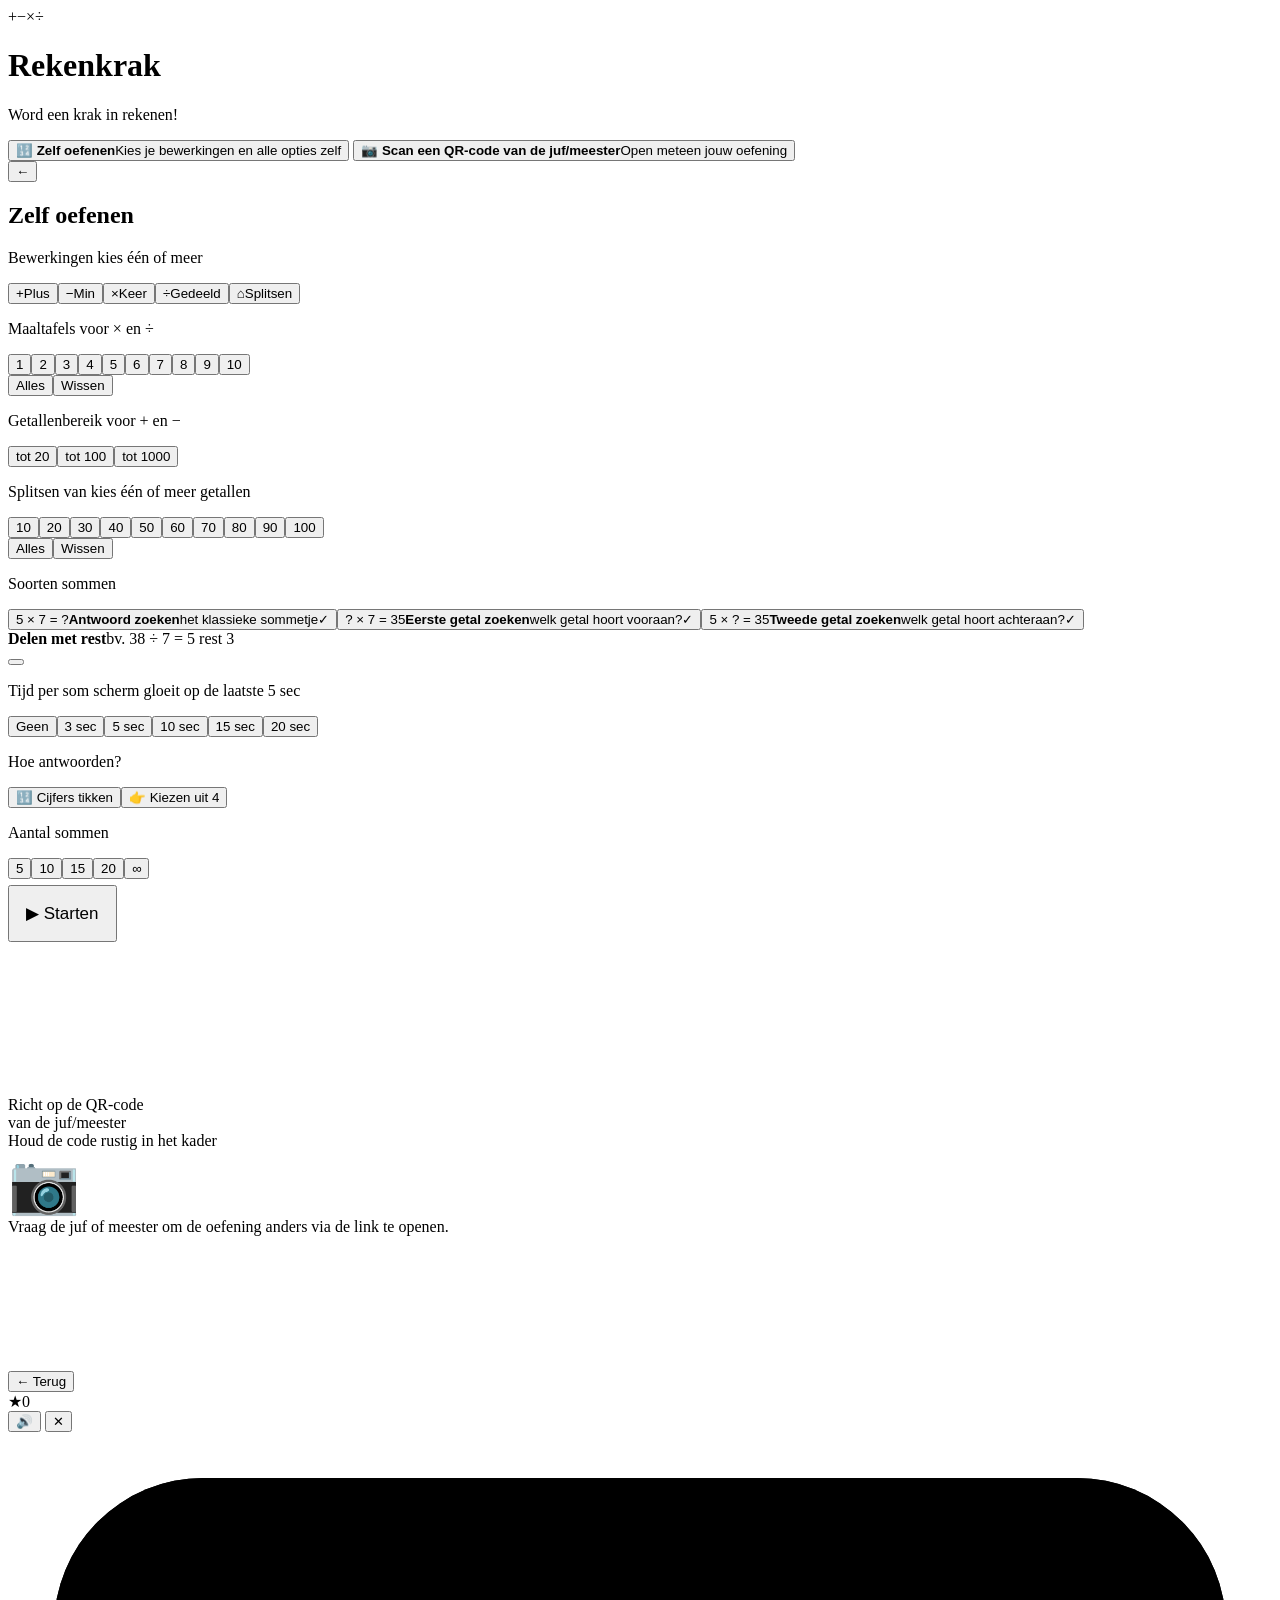
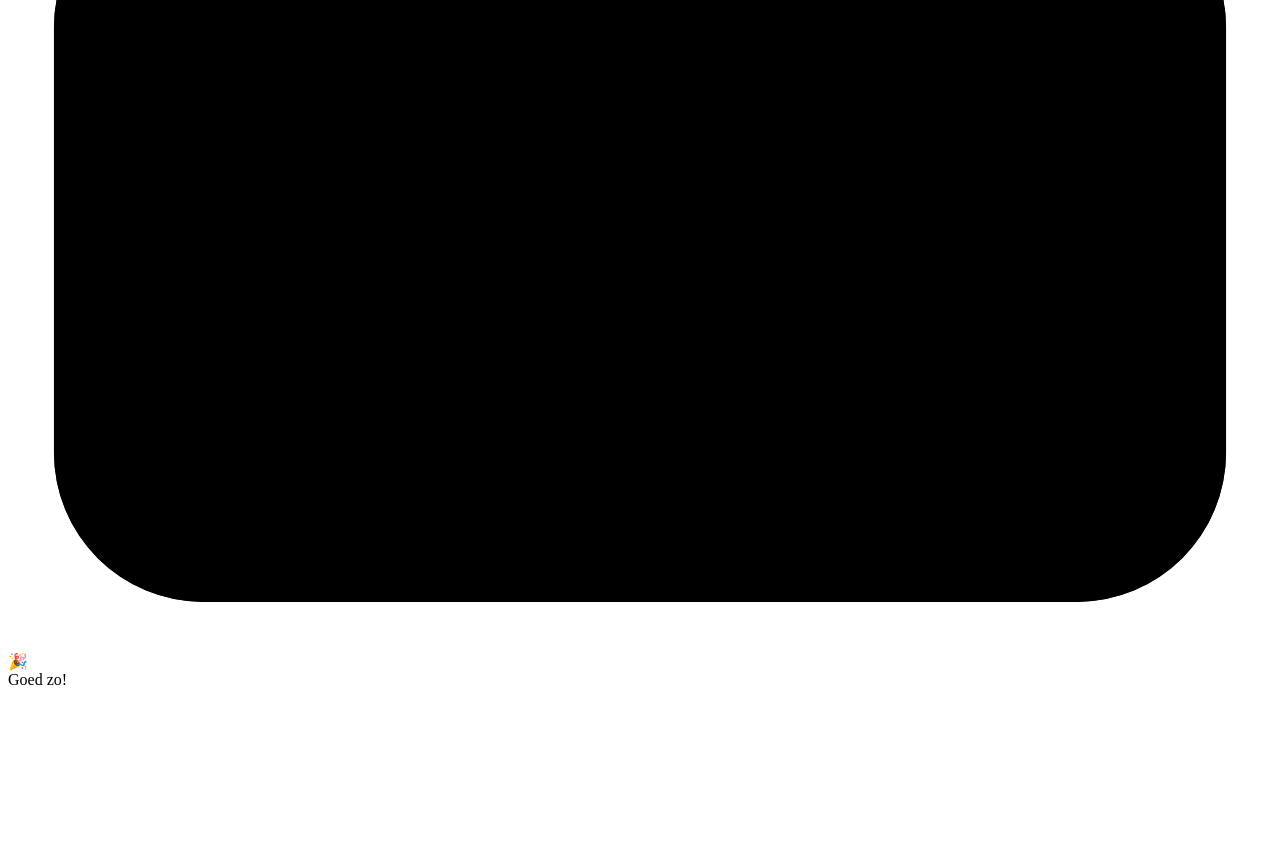
==== index.html @ 6b1ce495 "Add files via upload" ====
<!DOCTYPE html>
<html lang="nl">
<head>
<meta charset="utf-8">
<meta name="viewport" content="width=device-width, initial-scale=1, viewport-fit=cover, maximum-scale=1">
<title>Rekenkrak</title>
<link rel="stylesheet" href="rekenkrak.css">
<link rel="manifest" href="manifest.webmanifest">
<meta name="theme-color" content="#FFC233">
<meta name="apple-mobile-web-app-capable" content="yes">
<meta name="mobile-web-app-capable" content="yes">
<meta name="apple-mobile-web-app-status-bar-style" content="default">
<meta name="apple-mobile-web-app-title" content="Rekenkrak">
<link rel="apple-touch-icon" href="apple-touch-icon.png">
</head>
<body>

<!-- ===================== WELKOM ===================== -->
<main class="home" id="screenHome">
  <div class="home__logo" aria-hidden="true"><span>+</span><span>−</span><span>×</span><span>÷</span></div>
  <h1 class="home__title">Rekenkrak</h1>
  <p class="home__sub">Word een krak in rekenen!</p>
  <div class="home__cards">
    <button class="bigcard bigcard--self" id="goSelf" type="button">
      <span class="bigcard__ic" aria-hidden="true">🔢</span>
      <span class="bigcard__tx"><b>Zelf oefenen</b><span>Kies je bewerkingen en alle opties zelf</span></span>
    </button>
    <button class="bigcard bigcard--scan" id="goScan" type="button">
      <span class="bigcard__ic" aria-hidden="true">📷</span>
      <span class="bigcard__tx"><b>Scan een QR-code van de juf/meester</b><span>Open meteen jouw oefening</span></span>
    </button>
  </div>
</main>

<!-- ===================== SETUP (zelf oefenen) ===================== -->
<main class="setup hidden" id="screenSetup">
  <div class="setup__head">
    <button class="backbtn" id="setupBack" type="button" aria-label="Terug">←</button>
    <h2 class="setup__title">Zelf oefenen</h2>
  </div>
  <section class="panel">
    <div id="settingsHost"></div>
    <button class="btn btn--grass btn--block" id="startSelf" type="button" style="margin-top:6px;font-size:17px;padding:16px">▶ Starten</button>
  </section>
</main>

<!-- ===================== QR-SCANNER ===================== -->
<main class="scan hidden" id="screenScan">
  <video class="scan__video" id="scanVideo" playsinline muted></video>
  <div class="scan__overlay" id="scanOverlay">
    <div class="scan__msg">Richt op de QR-code<br>van de juf/meester</div>
    <div class="scan__frame"><div class="scan__corner2"></div></div>
    <div class="scan__hint" id="scanHint">Houd de code rustig in het kader</div>
  </div>
  <div class="scan__err hidden" id="scanErr">
    <div style="font-size:58px" aria-hidden="true">📷</div>
    <b id="scanErrMsg"></b>
    <span>Vraag de juf of meester om de oefening anders via de link te openen.</span>
  </div>
  <button class="scan__close" id="scanClose" type="button">← Terug</button>
  <canvas id="scanCanvas" class="hidden"></canvas>
</main>

<!-- ===================== SPELER ===================== -->
<main class="play hidden" id="screenPlay">
  <div class="play__top">
    <div class="stars"><span class="s" id="starIcon">★</span><span id="starCount">0</span></div>
    <div class="prog"><div class="prog__fill" id="progFill"></div></div>
    <button class="iconbtn" id="soundBtn" type="button" title="Geluid aan/uit" aria-label="Geluid aan of uit">🔊</button>
    <button class="iconbtn" id="quitBtn" type="button" title="Stoppen" aria-label="Stoppen">✕</button>
  </div>
  <div class="stage" id="stage">
    <div class="ring">
      <svg viewBox="0 0 220 142" aria-hidden="true">
        <rect class="ring__track" x="8" y="8" width="204" height="126" rx="26"></rect>
        <rect class="ring__bar" id="ringBar" x="8" y="8" width="204" height="126" rx="26"></rect>
      </svg>
      <div class="eq" id="eq"></div>
    </div>
    <div id="input"></div>
  </div>
</main>
<main class="play hidden" id="screenDone"><div class="results" id="resultsBox"></div></main>

<div class="splash" id="splash" aria-live="polite">
  <div class="splash__card">
    <div class="splash__emo" id="splashEmo">🎉</div>
    <div class="splash__txt" id="splashTxt">Goed zo!</div>
    <div class="splash__hint" id="splashHint"></div>
  </div>
</div>
<div id="glow"></div>
<canvas id="confetti"></canvas>

<script src="jsqr.js"></script>
<script src="engine.js"></script>
<script>
(function(){
"use strict";
var $=function(s){return document.querySelector(s);};
var SETUP = MK.defaults();

function hideAll(){ ["#screenHome","#screenSetup","#screenScan","#screenPlay","#screenDone"].forEach(function(id){ $(id).classList.add("hidden"); }); }
function showHome(){ hideAll(); document.body.style.background=""; $("#screenHome").classList.remove("hidden"); window.scrollTo(0,0); }
function goHome(){ stopScan(); if(location.hash){ history.replaceState(null,"",location.pathname+location.search); } showHome(); }
function showSetup(){ MK.resumeAudio(); hideAll(); $("#screenSetup").classList.remove("hidden"); window.scrollTo(0,0); }

MK.makeSettings($("#settingsHost"), SETUP, function(){});
MK.setOnExit(goHome);


/* Terugkeer-regels: bij "Zelf oefenen" kan het kind altijd terug naar het
   hoofdmenu; bij een oefening van de juf/meester (QR of link) pas als de
   oefening helemaal is afgerond. Uitzondering: bij een oneindige oefening
   (∞) blijft de knop zichtbaar, anders kan het kind nooit meer stoppen. */
function setQuit(visible){ $("#quitBtn").classList.toggle("hidden", !visible); }
$("#goSelf").onclick=showSetup;
$("#goScan").onclick=startScan;
$("#setupBack").onclick=showHome;
$("#startSelf").onclick=function(){ setQuit(true); MK.startGame(JSON.parse(JSON.stringify(SETUP))); };
$("#scanClose").onclick=goHome;
$("#soundBtn").onclick=function(){ MK.toggleSound(); };
$("#quitBtn").onclick=goHome;

/* ---------- QR-scanner ---------- */
var scanStream=null, scanRAF=null, scanVideo, scanCanvas, scanCtx;
function startScan(){
  MK.resumeAudio(); hideAll(); $("#screenScan").classList.remove("hidden");
  $("#scanErr").classList.add("hidden"); $("#scanOverlay").classList.remove("hidden");
  $("#scanHint").textContent="Houd de code rustig in het kader";
  scanVideo=$("#scanVideo"); scanCanvas=$("#scanCanvas"); scanCtx=scanCanvas.getContext("2d",{willReadFrequently:true});
  if(!navigator.mediaDevices || !navigator.mediaDevices.getUserMedia || !window.jsQR){ return scanError("Scannen werkt hier niet."); }
  navigator.mediaDevices.getUserMedia({video:{facingMode:{ideal:"environment"}},audio:false})
    .then(function(stream){ scanStream=stream; scanVideo.srcObject=stream; scanVideo.setAttribute("playsinline",""); return scanVideo.play(); })
    .then(function(){ scanRAF=requestAnimationFrame(scanLoop); })
    .catch(function(err){
      var msg=(err&&(err.name==="NotAllowedError"||err.name==="SecurityError"))? "Geef toestemming voor de camera om te kunnen scannen." : "De camera kon niet starten.";
      scanError(msg);
    });
}
function scanLoop(){
  if(!scanStream) return;
  if(scanVideo.readyState===scanVideo.HAVE_ENOUGH_DATA){
    var w=scanVideo.videoWidth, h=scanVideo.videoHeight;
    if(w&&h){
      scanCanvas.width=w; scanCanvas.height=h; scanCtx.drawImage(scanVideo,0,0,w,h);
      var img; try{ img=scanCtx.getImageData(0,0,w,h); }catch(e){ img=null; }
      if(img){
        var code=jsQR(img.data,w,h,{inversionAttempts:"dontInvert"});
        if(code && code.data){
          var cfg=MK.parseParams(code.data);
          if(cfg){ cfg.session="self"; if(navigator.vibrate) navigator.vibrate(60); stopScan(); setQuit(cfg.count===0); MK.startGame(cfg); return; }
          else { $("#scanHint").textContent="Dat is geen Rekenkrak-code 🤔"; }
        }
      }
    }
  }
  scanRAF=requestAnimationFrame(scanLoop);
}
function stopScan(){
  if(scanRAF){ cancelAnimationFrame(scanRAF); scanRAF=null; }
  if(scanStream){ scanStream.getTracks().forEach(function(t){t.stop();}); scanStream=null; }
  if(scanVideo){ scanVideo.srcObject=null; }
  $("#screenScan").classList.add("hidden");
}
function scanError(msg){ $("#scanErrMsg").textContent=msg; $("#scanOverlay").classList.add("hidden"); $("#scanErr").classList.remove("hidden"); }

/* ---------- service worker ---------- */
if("serviceWorker" in navigator){ window.addEventListener("load",function(){ navigator.serviceWorker.register("sw.js").catch(function(){}); }); }

/* ---------- opstarten ---------- */
var cfg=MK.parseParams(location.hash);
if(cfg){ cfg.session="self"; setQuit(cfg.count===0); MK.startGame(cfg); } else { showHome(); }
})();
</script>
</body>
</html>
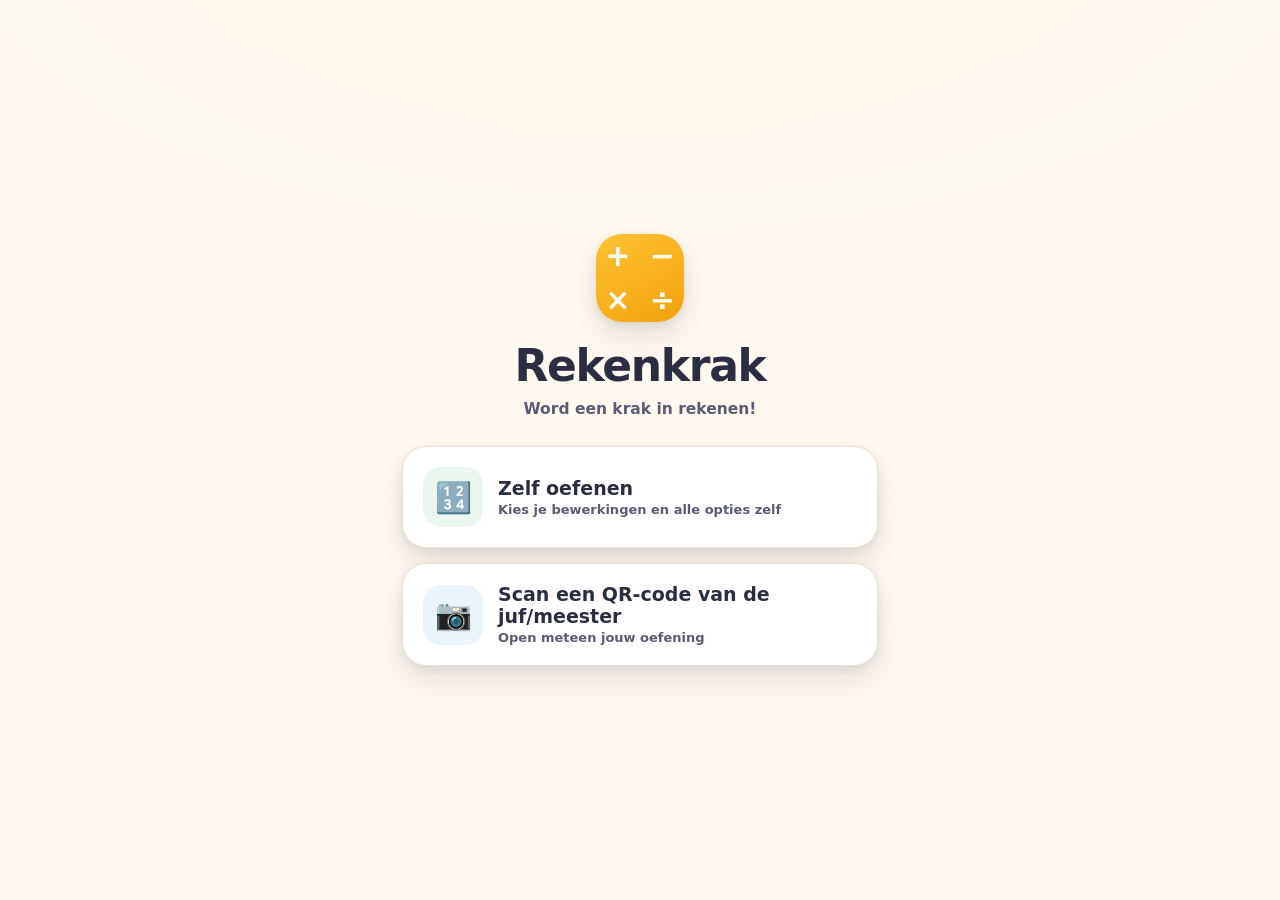
==== commit 7c28bf5d: "Add files via upload" ====
--- a/index.html
+++ b/index.html
@@ -6,6 +6,7 @@
 <title>Rekenkrak</title>
 <link rel="stylesheet" href="rekenkrak.css">
 <link rel="manifest" href="manifest.webmanifest">
+<meta name="color-scheme" content="only light">
 <meta name="theme-color" content="#FFC233">
 <meta name="apple-mobile-web-app-capable" content="yes">
 <meta name="mobile-web-app-capable" content="yes">
--- a/rekenkrak.css
+++ b/rekenkrak.css
@@ -0,0 +1,314 @@
+
+  :root{
+    --ink:#2B2D42;
+    --ink-soft:#5A5C73;
+    --paper:#FFF9F0;
+    --card:#FFFFFF;
+    --sun:#FFC233;
+    --sun-deep:#F2A20C;
+    --grass:#36A85B;
+    --grass-deep:#268043;
+    --berry:#E5566B;
+    --berry-deep:#C73B52;
+    --sky:#46B8E8;
+    --sky-deep:#2A93C2;
+    --plum:#7B5EA7;
+    --line:#EBE2D2;
+    --shadow:0 14px 30px rgba(43,45,66,.12), 0 3px 8px rgba(43,45,66,.08);
+    --shadow-sm:0 4px 12px rgba(43,45,66,.10);
+    --round:22px;
+    --font:ui-rounded,"SF Pro Rounded","Hiragino Maru Gothic ProN","Baloo 2",Nunito,"Segoe UI",Roboto,system-ui,-apple-system,sans-serif;
+  }
+  *{box-sizing:border-box}
+  html,body{margin:0;padding:0}
+  body{
+    font-family:var(--font);
+    color:var(--ink);
+    background:
+      radial-gradient(120% 80% at 50% -10%, #FFF7E6 0%, var(--paper) 55%) fixed;
+    min-height:100dvh;
+    -webkit-font-smoothing:antialiased;
+    text-rendering:optimizeLegibility;
+  }
+  button{font-family:inherit;cursor:pointer;border:none;background:none;color:inherit}
+  :focus-visible{outline:3px solid var(--sky);outline-offset:3px;border-radius:8px}
+  .hidden{display:none !important}
+
+  /* ===================== GENERATOR ===================== */
+  .gen{max-width:920px;margin:0 auto;padding:28px 18px 60px}
+  .gen__head{display:flex;align-items:center;gap:14px;margin:6px 2px 22px}
+  .logo{width:54px;height:54px;border-radius:16px;flex:none;
+    background:linear-gradient(150deg,var(--sun),var(--sun-deep));
+    box-shadow:var(--shadow-sm);position:relative}
+  .logo::before{content:"×";position:absolute;inset:0;display:grid;place-items:center;
+    font-size:30px;font-weight:800;color:#fff;transform:translateY(-1px)}
+  .gen__title{font-size:clamp(22px,4.4vw,30px);font-weight:800;letter-spacing:-.02em;line-height:1.05;margin:0}
+  .gen__sub{margin:3px 0 0;color:var(--ink-soft);font-size:14.5px;font-weight:600}
+
+  .layout{display:grid;grid-template-columns:1fr;gap:18px}
+  @media(min-width:760px){.layout{grid-template-columns:1.15fr .85fr;align-items:start}}
+
+  .panel{background:var(--card);border:1px solid var(--line);border-radius:var(--round);
+    box-shadow:var(--shadow);padding:18px 18px 20px}
+  .block{padding:14px 2px;border-top:1px dashed var(--line)}
+  .block:first-child{border-top:none;padding-top:4px}
+  .block__label{display:flex;align-items:baseline;gap:8px;margin:0 0 11px;font-weight:800;font-size:15.5px}
+  .block__hint{font-weight:600;color:var(--ink-soft);font-size:12.5px}
+
+  .chips{display:flex;flex-wrap:wrap;gap:9px}
+  .chip{padding:11px 0;min-width:50px;text-align:center;border-radius:14px;font-weight:800;font-size:16px;
+    background:#F6EFE2;color:var(--ink);border:2px solid transparent;transition:transform .08s, background .15s, color .15s, border-color .15s;flex:1 1 auto}
+  .chip:active{transform:scale(.94)}
+  .chip[aria-pressed="true"]{background:var(--sky);color:#fff;border-color:var(--sky-deep);box-shadow:var(--shadow-sm)}
+  .chip--wide{padding-left:16px;padding-right:16px;font-size:14px;flex:0 0 auto;min-width:auto}
+  .tinybtns{display:flex;gap:8px;margin-top:10px}
+  .tinybtn{padding:8px 14px;border-radius:11px;background:#F0E8D8;font-weight:700;font-size:13px;color:var(--ink-soft)}
+  .tinybtn:active{transform:scale(.95)}
+
+  .forms{display:grid;gap:10px}
+  .form-opt{display:flex;align-items:center;gap:13px;padding:12px 14px;border-radius:16px;
+    background:#F8F2E7;border:2px solid transparent;transition:background .15s,border-color .15s;text-align:left;width:100%}
+  .form-opt[aria-pressed="true"]{background:#EAF7EE;border-color:var(--grass)}
+  .form-opt__demo{flex:none;font-weight:800;font-size:18px;letter-spacing:.5px;
+    background:#fff;border:1.5px solid var(--line);border-radius:11px;padding:8px 12px;min-width:118px;text-align:center}
+  .form-opt[aria-pressed="true"] .form-opt__demo{border-color:var(--grass)}
+  .form-opt__txt{display:flex;flex-direction:column;gap:1px}
+  .form-opt__txt b{font-size:14.5px}
+  .form-opt__txt span{font-size:12.5px;color:var(--ink-soft);font-weight:600}
+  .form-opt__tick{margin-left:auto;width:24px;height:24px;border-radius:50%;flex:none;
+    border:2px solid var(--line);display:grid;place-items:center;color:#fff;font-size:14px;font-weight:900}
+  .form-opt[aria-pressed="true"] .form-opt__tick{background:var(--grass);border-color:var(--grass)}
+  .blank{color:var(--berry)}
+
+  /* ---- output / QR ---- */
+  .out{position:sticky;top:16px}
+  .qrcard{background:var(--card);border:1px solid var(--line);border-radius:var(--round);box-shadow:var(--shadow);
+    padding:20px;text-align:center}
+  .qrwrap{width:226px;height:226px;margin:4px auto 4px;border-radius:18px;background:#fff;
+    display:grid;place-items:center;padding:12px;border:1px solid var(--line)}
+  .qrwrap svg{width:100%;height:100%;display:block}
+  .qrcard__cap{font-weight:700;color:var(--ink-soft);font-size:13px;margin:8px 0 2px}
+  .summary{display:flex;flex-wrap:wrap;gap:6px;justify-content:center;margin:10px 0 4px}
+  .pill{background:#F2EADB;border-radius:999px;padding:5px 11px;font-size:12px;font-weight:700;color:var(--ink-soft)}
+  .linkrow{display:flex;gap:8px;margin-top:14px}
+  .linkrow input{flex:1;min-width:0;border:1.5px solid var(--line);border-radius:12px;padding:11px 12px;
+    font:inherit;font-size:12.5px;font-weight:600;color:var(--ink-soft);background:#FBF6EC}
+  .btn{border-radius:13px;font-weight:800;font-size:14.5px;padding:12px 16px;box-shadow:var(--shadow-sm);
+    transition:transform .08s,filter .15s}
+  .btn:active{transform:translateY(1px) scale(.99)}
+  .btn--sun{background:linear-gradient(160deg,var(--sun),var(--sun-deep));color:#3a2c00}
+  .btn--ghost{background:#F0E8D8;color:var(--ink)}
+  .btn--grass{background:linear-gradient(160deg,#41bd68,var(--grass-deep));color:#fff}
+  .btn--block{width:100%;margin-top:10px;display:flex;align-items:center;justify-content:center;gap:8px}
+  .note{font-size:11.5px;color:var(--ink-soft);font-weight:600;line-height:1.5;margin:14px 2px 0;text-align:left}
+  .note b{color:var(--ink)}
+  .copied{color:var(--grass-deep) !important;font-weight:800}
+
+  /* ===================== PLAYER ===================== */
+  .play{min-height:100dvh;display:flex;flex-direction:column;position:relative;z-index:1}
+  .play__top{display:flex;align-items:center;gap:12px;padding:16px 18px;max-width:680px;width:100%;margin:0 auto}
+  .stars{display:flex;align-items:center;gap:7px;font-weight:800;font-size:18px}
+  .stars .s{color:var(--sun);font-size:20px;filter:drop-shadow(0 2px 2px rgba(242,162,12,.35))}
+  .prog{flex:1;height:12px;border-radius:999px;background:#EFE6D6;overflow:hidden;box-shadow:inset 0 1px 3px rgba(0,0,0,.06)}
+  .prog__fill{height:100%;width:0;border-radius:999px;background:linear-gradient(90deg,var(--sky),var(--sky-deep));transition:width .35s ease}
+  .iconbtn{width:42px;height:42px;border-radius:13px;background:var(--card);box-shadow:var(--shadow-sm);
+    display:grid;place-items:center;font-size:19px;flex:none;border:1px solid var(--line)}
+  .iconbtn:active{transform:scale(.93)}
+
+  .stage{flex:1;display:flex;flex-direction:column;align-items:center;justify-content:center;
+    gap:26px;padding:8px 18px 22px;max-width:680px;width:100%;margin:0 auto}
+
+  .ring{position:relative;width:min(86vw,420px);aspect-ratio:1.55/1;display:grid;place-items:center}
+  .ring svg{position:absolute;inset:0;width:100%;height:100%}
+  .ring__track{fill:none;stroke:#EFE6D6;stroke-width:7}
+  .ring__bar{fill:none;stroke:var(--grass);stroke-width:7;stroke-linecap:round;transition:stroke .3s}
+
+  .eq{display:flex;align-items:center;justify-content:center;gap:10px;flex-wrap:wrap;padding:0 10px}
+  .tile{min-width:62px;height:74px;padding:0 6px;border-radius:18px;background:#fff;border:2px solid var(--line);
+    box-shadow:var(--shadow-sm);display:grid;place-items:center;font-size:38px;font-weight:800;letter-spacing:-.02em}
+  .tile.op{background:transparent;border:none;box-shadow:none;color:var(--ink-soft);min-width:auto;width:30px;font-size:32px}
+  .tile.blank{border:3px dashed var(--berry);background:#FFF1F3;color:var(--berry);min-width:74px}
+  .tile.blank.filled{border-style:solid;background:#fff;color:var(--ink)}
+  .tile.blank.cursor{animation:pulse 1.1s ease-in-out infinite}
+  @keyframes pulse{0%,100%{box-shadow:0 0 0 0 rgba(229,86,107,.0)}50%{box-shadow:0 0 0 7px rgba(229,86,107,.16)}}
+  .shake{animation:shake .42s}
+  @keyframes shake{10%,90%{transform:translateX(-2px)}20%,80%{transform:translateX(4px)}30%,50%,70%{transform:translateX(-7px)}40%,60%{transform:translateX(7px)}}
+
+  /* number pad */
+  .pad{display:grid;grid-template-columns:repeat(3,1fr);gap:11px;width:min(86vw,340px)}
+  .key{height:62px;border-radius:18px;background:#fff;border:1px solid var(--line);box-shadow:var(--shadow-sm);
+    font-size:27px;font-weight:800;color:var(--ink);transition:transform .07s,background .12s}
+  .key:active{transform:translateY(2px) scale(.97);background:#FBF4E7}
+  .key--act{background:linear-gradient(160deg,#41bd68,var(--grass-deep));color:#fff;border-color:var(--grass-deep)}
+  .key--del{background:#F4ECDC;font-size:22px}
+
+  /* multiple choice */
+  .choices{display:grid;grid-template-columns:repeat(2,1fr);gap:13px;width:min(86vw,360px)}
+  .choice{height:78px;border-radius:20px;background:#fff;border:2px solid var(--line);box-shadow:var(--shadow-sm);
+    font-size:32px;font-weight:800;transition:transform .07s}
+  .choice:active{transform:scale(.96)}
+  .choice.good{background:#EAF7EE;border-color:var(--grass);color:var(--grass-deep)}
+  .choice.bad{background:#FDEDEF;border-color:var(--berry);color:var(--berry-deep)}
+
+  /* feedback splash */
+  .splash{position:fixed;inset:0;z-index:40;display:grid;place-items:center;pointer-events:none;opacity:0;transition:opacity .2s}
+  .splash.show{opacity:1}
+  .splash__card{background:var(--card);border-radius:28px;box-shadow:var(--shadow);padding:26px 34px;text-align:center;
+    transform:scale(.8);transition:transform .25s cubic-bezier(.2,1.4,.4,1)}
+  .splash.show .splash__card{transform:scale(1)}
+  .splash__emo{font-size:64px;line-height:1}
+  .splash__txt{font-size:26px;font-weight:800;margin-top:6px}
+  .splash__hint{font-size:15px;font-weight:700;color:var(--ink-soft);margin-top:4px}
+
+  /* timer glow (last 5 sec): sunset -> dusk */
+  #glow{position:fixed;inset:0;z-index:30;pointer-events:none;opacity:0;
+    background:radial-gradient(120% 95% at 50% 118%, var(--glowc,#FFD27A) 0%, transparent 70%)}
+
+  /* results */
+  .results{flex:1;display:flex;flex-direction:column;align-items:center;justify-content:center;gap:18px;
+    text-align:center;padding:30px 22px;max-width:560px;margin:0 auto}
+  .medal{font-size:96px;line-height:1;filter:drop-shadow(0 8px 14px rgba(242,162,12,.3));animation:pop .5s cubic-bezier(.2,1.5,.4,1)}
+  @keyframes pop{from{transform:scale(.4);opacity:0}to{transform:scale(1);opacity:1}}
+  .results h2{font-size:30px;font-weight:800;margin:0;letter-spacing:-.02em}
+  .results .score{font-size:20px;font-weight:800;color:var(--grass-deep)}
+  .results p{margin:0;color:var(--ink-soft);font-weight:600;font-size:15px}
+  .results__btns{display:flex;gap:12px;flex-wrap:wrap;justify-content:center;margin-top:6px}
+  .breakdown{display:flex;gap:10px;flex-wrap:wrap;justify-content:center;margin-top:4px}
+  .bd{background:var(--card);border:1px solid var(--line);border-radius:14px;padding:10px 16px;box-shadow:var(--shadow-sm)}
+  .bd b{display:block;font-size:24px}
+  .bd span{font-size:12px;font-weight:700;color:var(--ink-soft)}
+
+  canvas#confetti{position:fixed;inset:0;z-index:35;pointer-events:none}
+
+  /* ----- klasmodus: samen oefenen ----- */
+  .classbar{display:flex;flex-direction:column;align-items:center;gap:16px;width:min(90vw,470px)}
+  .handprompt{display:flex;align-items:center;gap:10px;font-weight:800;font-size:18px;color:var(--plum);
+    background:#F3EEFA;border-radius:999px;padding:11px 22px;text-align:center}
+  .handprompt .wave{font-size:25px;display:inline-block;animation:wave 1.7s ease-in-out infinite;transform-origin:70% 80%}
+  @keyframes wave{0%,55%,100%{transform:rotate(0)}10%,30%{transform:rotate(16deg)}20%{transform:rotate(-9deg)}}
+  .classctrls{display:flex;gap:12px;width:100%}
+  .bigbtn{flex:1;border-radius:18px;font-weight:800;font-size:19px;padding:18px 16px;box-shadow:var(--shadow-sm);
+    display:flex;align-items:center;justify-content:center;gap:8px;transition:transform .08s,filter .15s}
+  .bigbtn:active{transform:translateY(2px) scale(.99)}
+  .bigbtn--rev{background:linear-gradient(160deg,var(--sun),var(--sun-deep));color:#3a2c00}
+  .bigbtn--next{background:linear-gradient(160deg,#41bd68,var(--grass-deep));color:#fff}
+  .bigbtn--prev{flex:0 0 auto;background:#F0E8D8;color:var(--ink-soft);font-size:20px;padding:18px 20px}
+  .somcount{font-weight:800;font-size:15px;color:var(--ink-soft)}
+  .tile.reveal{animation:revealpop .42s cubic-bezier(.2,1.5,.4,1)}
+  @keyframes revealpop{from{transform:scale(.5);opacity:.3}to{transform:scale(1);opacity:1}}
+
+  @media (prefers-reduced-motion: reduce){
+    *{animation-duration:.001ms !important;animation-iteration-count:1 !important;transition-duration:.06s !important}
+  }
+
+/* ---------- welkomscherm ---------- */
+.home{max-width:520px;margin:0 auto;min-height:100dvh;display:flex;flex-direction:column;align-items:center;
+  justify-content:center;gap:22px;padding:34px 22px;text-align:center}
+.home__logo{width:88px;height:88px;border-radius:26px;flex:none;
+  background:linear-gradient(150deg,var(--sun),var(--sun-deep));box-shadow:var(--shadow);position:relative}
+.home__logo::before{content:"×";position:absolute;inset:0;display:grid;place-items:center;font-size:52px;font-weight:800;color:#fff;transform:translateY(-2px)}
+.home__title{font-size:clamp(32px,9vw,44px);font-weight:800;letter-spacing:-.03em;margin:0;line-height:1}
+.home__sub{margin:-10px 0 6px;color:var(--ink-soft);font-weight:700;font-size:15.5px}
+.home__cards{display:flex;flex-direction:column;gap:15px;width:100%}
+.bigcard{display:flex;align-items:center;gap:15px;text-align:left;width:100%;padding:20px 20px;border-radius:24px;
+  background:var(--card);border:1px solid var(--line);box-shadow:var(--shadow);transition:transform .1s}
+.bigcard:active{transform:translateY(2px) scale(.99)}
+.bigcard__ic{width:60px;height:60px;border-radius:18px;flex:none;display:grid;place-items:center;font-size:30px}
+.bigcard--self .bigcard__ic{background:#EAF7EE}
+.bigcard--scan .bigcard__ic{background:#E9F4FB}
+.bigcard__tx b{display:block;font-size:19px;font-weight:800;line-height:1.15}
+.bigcard__tx span{display:block;font-size:13px;color:var(--ink-soft);font-weight:600;margin-top:2px}
+
+/* ---------- setup (zelf oefenen) ---------- */
+.setup{max-width:560px;margin:0 auto;padding:18px 18px 46px}
+.setup__head{display:flex;align-items:center;gap:12px;margin:4px 0 14px}
+.backbtn{width:46px;height:46px;border-radius:14px;background:var(--card);border:1px solid var(--line);
+  box-shadow:var(--shadow-sm);font-size:22px;display:grid;place-items:center;flex:none}
+.backbtn:active{transform:scale(.93)}
+.setup__title{font-size:23px;font-weight:800;margin:0;letter-spacing:-.02em}
+
+/* ---------- QR-scanner ---------- */
+.scan{position:fixed;inset:0;z-index:60;background:#10131A;overflow:hidden}
+.scan__video{position:absolute;inset:0;width:100%;height:100%;object-fit:cover}
+.scan__overlay{position:absolute;inset:0;display:flex;flex-direction:column;align-items:center;justify-content:center;
+  background:radial-gradient(closest-side at 50% 46%, transparent 38%, rgba(0,0,0,.6) 76%)}
+.scan__frame{width:min(70vw,268px);aspect-ratio:1;position:relative}
+.scan__frame::before,.scan__frame::after,.scan__corner2::before,.scan__corner2::after{
+  content:"";position:absolute;width:48px;height:48px;border:5px solid #fff}
+.scan__frame::before{top:0;left:0;border-right:none;border-bottom:none;border-top-left-radius:16px}
+.scan__frame::after{bottom:0;right:0;border-left:none;border-top:none;border-bottom-right-radius:16px}
+.scan__corner2{position:absolute;inset:0}
+.scan__corner2::before{top:0;right:0;border-left:none;border-bottom:none;border-top-right-radius:16px}
+.scan__corner2::after{bottom:0;left:0;border-right:none;border-top:none;border-bottom-left-radius:16px}
+.scan__msg{position:absolute;top:max(28px,env(safe-area-inset-top));left:0;right:0;text-align:center;color:#fff;
+  font-weight:800;font-size:19px;padding:0 26px;text-shadow:0 2px 10px rgba(0,0,0,.6)}
+.scan__hint{position:absolute;bottom:max(108px,calc(env(safe-area-inset-bottom) + 100px));left:0;right:0;text-align:center;
+  color:#fff;font-weight:700;font-size:14.5px;opacity:.92;padding:0 30px;text-shadow:0 2px 10px rgba(0,0,0,.7)}
+.scan__close{position:absolute;bottom:max(30px,calc(env(safe-area-inset-bottom) + 22px));left:50%;transform:translateX(-50%);
+  background:#fff;color:var(--ink);border-radius:16px;padding:14px 28px;font-weight:800;font-size:16px;box-shadow:var(--shadow)}
+.scan__close:active{transform:translateX(-50%) scale(.96)}
+.scan__err{position:absolute;inset:0;z-index:2;display:flex;flex-direction:column;align-items:center;justify-content:center;
+  gap:14px;padding:34px;text-align:center;color:#fff;background:#10131A}
+.scan__err b{font-size:20px;font-weight:800;max-width:90%}
+.scan__err span{font-size:14.5px;opacity:.85;max-width:85%}
+
+/* ====================== Wiskundekrak-uitbreidingen ====================== */
+/* logo met de vier bewerkingen */
+.logo, .home__logo{display:grid;grid-template-columns:1fr 1fr;place-items:center;line-height:1;gap:1px}
+.logo::before, .home__logo::before{content:none}
+.logo span{font-size:18px;font-weight:800;color:#fff}
+.home__logo span{font-size:30px;font-weight:800;color:#fff}
+
+/* bewerkingen-keuze */
+.ops{display:grid;grid-template-columns:repeat(2,1fr);gap:10px}
+@media(min-width:520px){.ops{grid-template-columns:repeat(4,1fr)}}
+.opbtn{display:flex;flex-direction:column;align-items:center;gap:3px;padding:13px 6px;border-radius:16px;
+  background:#F6EFE2;border:2px solid transparent;transition:transform .08s,background .15s,border-color .15s}
+.opbtn:active{transform:scale(.95)}
+.opbtn__s{font-size:27px;font-weight:800;line-height:1}
+.opbtn__l{font-size:12px;font-weight:700;color:var(--ink-soft)}
+.opbtn[aria-pressed="true"]{background:var(--sky);border-color:var(--sky-deep)}
+.opbtn[aria-pressed="true"] .opbtn__s,.opbtn[aria-pressed="true"] .opbtn__l{color:#fff}
+
+/* delen-met-rest schakelaar */
+.switchrow{display:flex;align-items:center;justify-content:space-between;gap:12px;background:#F8F2E7;border-radius:16px;padding:12px 16px}
+.switchrow b{font-size:14.5px;display:block}
+.switchrow span{font-size:12.5px;color:var(--ink-soft);font-weight:600;display:block}
+.switch{width:56px;height:32px;border-radius:999px;background:#D9CDB6;position:relative;flex:none;transition:background .18s;border:none}
+.switch::after{content:"";position:absolute;top:3px;left:3px;width:26px;height:26px;border-radius:50%;background:#fff;box-shadow:0 2px 4px rgba(0,0,0,.2);transition:left .18s}
+.switch[aria-pressed="true"]{background:var(--grass)}
+.switch[aria-pressed="true"]::after{left:27px}
+.chip[disabled]{opacity:.4;pointer-events:none}
+
+/* grotere getallen + rest-label in de som */
+.tile{min-width:58px;padding:0 9px}
+.eq.eq--big .tile{font-size:30px;min-width:50px}
+.rest-lbl{font-weight:800;color:var(--ink-soft);font-size:21px;padding:0 3px}
+
+/* ====================== Rekenkrak-uitbreidingen ====================== */
+/* splitshuisje */
+.eq--split{flex-direction:column;gap:0}
+.spl{display:flex;flex-direction:column;align-items:center;gap:2px}
+.spl__top{background:var(--sun);border-color:var(--sun-deep)}
+.spl__lines{width:130px;height:28px;flex:none}
+.spl__lines path{stroke:var(--ink-soft);stroke-width:7;fill:none;stroke-linecap:round}
+.spl__legs{display:flex;gap:30px}
+
+/* touch-whiteboard: grotere knoppen en cijfers op grote schermen (klasmodus) */
+@media (min-width:900px) and (min-height:600px){
+  .classbar .pad{max-width:430px;margin-left:auto;margin-right:auto}
+  .classbar .key{min-height:74px;font-size:30px;border-radius:20px}
+  .classbar .bigbtn{min-height:64px;font-size:20px}
+  .classbar .handprompt{font-size:22px}
+  .eq .tile{min-width:78px;height:84px;font-size:44px}
+  .eq .tile.op,.eq .rest-lbl{font-size:34px}
+  .eq--split .spl__lines{width:170px;height:36px}
+  .eq--split .spl__legs{gap:44px}
+}
+
+/* Altijd het ontworpen (lichte) kleurenschema — geen automatische donkere modus */
+:root{color-scheme:only light}
+
+/* nette melding in het QR-vak als er iets schort */
+.qrerr{font-size:13.5px;font-weight:600;color:var(--ink-soft);text-align:center;padding:18px 10px;line-height:1.45}
+.qrerr b{color:var(--berry)}
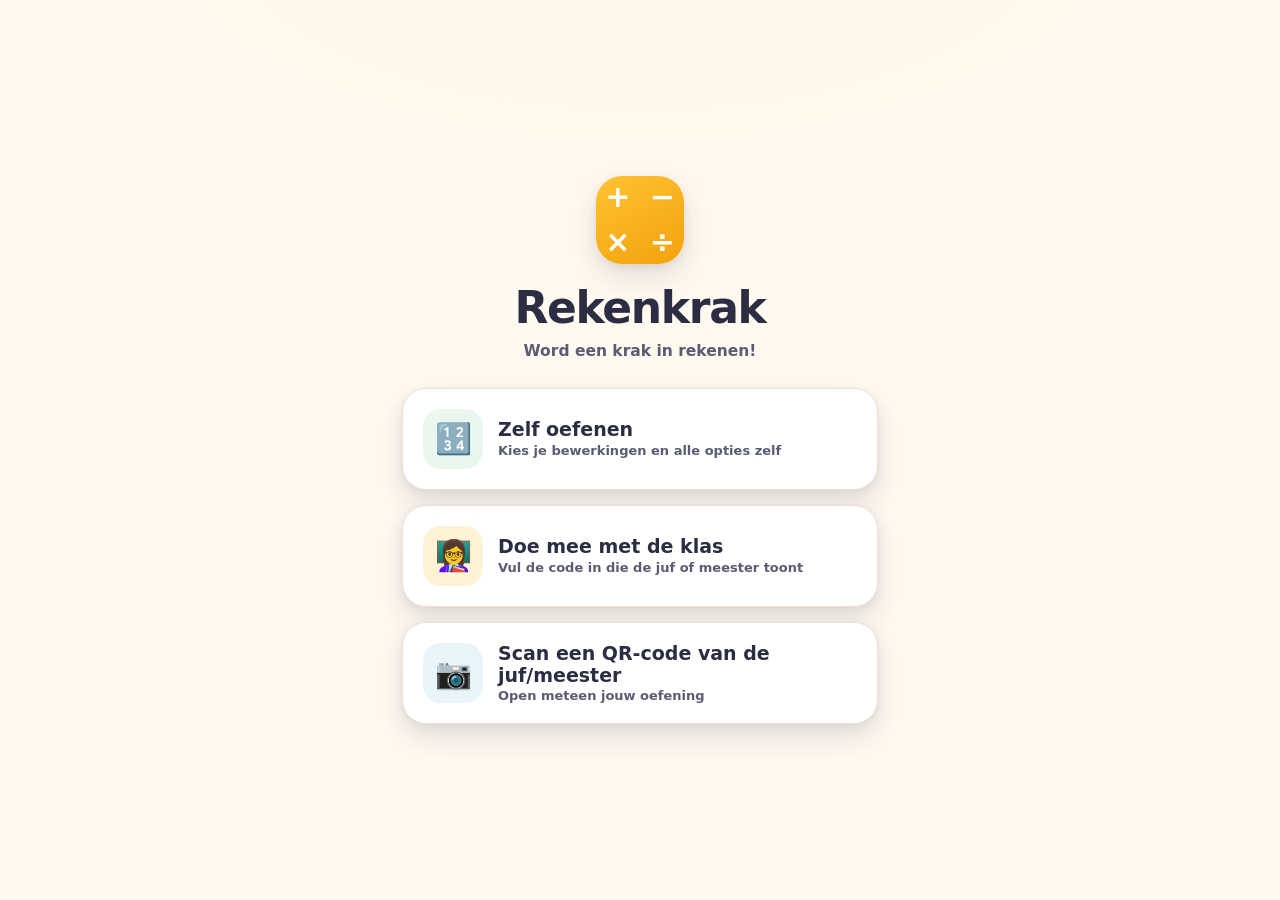
==== commit 43160ba1: "Add files via upload" ====
--- a/index.html
+++ b/index.html
@@ -13,6 +13,23 @@
 <meta name="apple-mobile-web-app-status-bar-style" content="default">
 <meta name="apple-mobile-web-app-title" content="Rekenkrak">
 <link rel="apple-touch-icon" href="apple-touch-icon.png">
+<style>
+/* Klassessie: naam vragen en wachten op de juf */
+.naaminput{ width:100%; font:inherit; font-size:20px; padding:14px 16px; margin:14px 0 6px;
+            border:2px solid rgba(0,0,0,.12); border-radius:14px; background:#fff; }
+.naaminput:focus{ outline:none; border-color:#2FA8C6; }
+.naamfout{ color:#B23A2A; font-weight:600; }
+.bigcard--code .bigcard__ic{ background:#FFF3D6; }
+.codeinput{ text-transform:uppercase; letter-spacing:.32em; text-align:center;
+            font-weight:800; font-size:30px; font-family:ui-monospace,Menlo,Consolas,monospace; }
+.wachtkamer{ min-height:100dvh; display:flex; flex-direction:column; align-items:center;
+             justify-content:center; text-align:center; padding:32px 24px; gap:6px; }
+.wachtkamer__emo{ font-size:64px; line-height:1; margin-bottom:6px; }
+.wachtkamer__titel{ font-size:26px; margin:0; }
+.wachtkamer__tekst{ font-size:17px; opacity:.75; margin:4px 0 22px; max-width:22em; }
+.sessiebalk{ position:fixed; left:0; right:0; top:0; padding:6px 12px; font-size:13px;
+             text-align:center; background:rgba(0,0,0,.06); z-index:5; }
+</style>
 </head>
 <body>
 
@@ -26,6 +43,10 @@
       <span class="bigcard__ic" aria-hidden="true">🔢</span>
       <span class="bigcard__tx"><b>Zelf oefenen</b><span>Kies je bewerkingen en alle opties zelf</span></span>
     </button>
+    <button class="bigcard bigcard--code" id="goCode" type="button">
+      <span class="bigcard__ic" aria-hidden="true">👩‍🏫</span>
+      <span class="bigcard__tx"><b>Doe mee met de klas</b><span>Vul de code in die de juf of meester toont</span></span>
+    </button>
     <button class="bigcard bigcard--scan" id="goScan" type="button">
       <span class="bigcard__ic" aria-hidden="true">📷</span>
       <span class="bigcard__tx"><b>Scan een QR-code van de juf/meester</b><span>Open meteen jouw oefening</span></span>
@@ -60,6 +81,34 @@
   </div>
   <button class="scan__close" id="scanClose" type="button">← Terug</button>
   <canvas id="scanCanvas" class="hidden"></canvas>
+</main>
+
+<!-- ============ KLASSESSIE: HOE HEET JE? ============ -->
+<main class="setup hidden" id="screenNaam">
+  <div class="setup__head">
+    <button class="backbtn" id="naamBack" type="button" aria-label="Terug">←</button>
+    <h2 class="setup__title">Doe mee met de klas</h2>
+  </div>
+  <section class="panel">
+    <div id="codeRij">
+      <p class="note">Vul de code in die je juf of meester toont.</p>
+      <input class="naaminput codeinput" id="codeInput" maxlength="4" autocomplete="off"
+             autocapitalize="characters" spellcheck="false" placeholder="ABCD" aria-label="Code van de klas">
+    </div>
+    <p class="note">Hoe heet je? Je voornaam volstaat — zo weet je juf of meester wie meedoet.</p>
+    <input class="naaminput" id="naamInput" maxlength="30" autocomplete="off"
+           autocapitalize="words" placeholder="Bijvoorbeeld: Lars" aria-label="Je voornaam">
+    <p class="note naamfout hidden" id="naamFout"></p>
+    <button class="btn btn--grass btn--block" id="naamOk" type="button" style="font-size:17px;padding:16px">Doe mee</button>
+  </section>
+</main>
+
+<!-- ============ KLASSESSIE: WACHTEN ============ -->
+<main class="wachtkamer hidden" id="screenWacht">
+  <div class="wachtkamer__emo" id="wachtEmo">⏳</div>
+  <h2 class="wachtkamer__titel" id="wachtTitel">Even wachten</h2>
+  <p class="wachtkamer__tekst" id="wachtTekst">De juf of meester zet de oefening klaar.</p>
+  <button class="btn btn--ghost" id="wachtWeg" type="button">Sessie verlaten</button>
 </main>
 
 <!-- ===================== SPELER ===================== -->
@@ -94,20 +143,29 @@
 <canvas id="confetti"></canvas>
 
 <script src="jsqr.js"></script>
+<script src="krak-config.js"></script>
+<script src="krak-sessie.js"></script>
 <script src="engine.js"></script>
 <script>
 (function(){
 "use strict";
 var $=function(s){return document.querySelector(s);};
 var SETUP = MK.defaults();
-
-function hideAll(){ ["#screenHome","#screenSetup","#screenScan","#screenPlay","#screenDone"].forEach(function(id){ $(id).classList.add("hidden"); }); }
+var K_AAN = (typeof KrakSessie!=="undefined" && KrakSessie.ingesteld());
+var sessieCode = K_AAN ? KrakSessie.codeUitHash() : null;
+var stopOpdracht = null;
+
+function hideAll(){ ["#screenHome","#screenSetup","#screenScan","#screenPlay","#screenDone","#screenNaam","#screenWacht"].forEach(function(id){ $(id).classList.add("hidden"); }); }
 function showHome(){ hideAll(); document.body.style.background=""; $("#screenHome").classList.remove("hidden"); window.scrollTo(0,0); }
 function goHome(){ stopScan(); if(location.hash){ history.replaceState(null,"",location.pathname+location.search); } showHome(); }
 function showSetup(){ MK.resumeAudio(); hideAll(); $("#screenSetup").classList.remove("hidden"); window.scrollTo(0,0); }
 
 MK.makeSettings($("#settingsHost"), SETUP, function(){});
-MK.setOnExit(goHome);
+MK.setOnExit(function(){
+  var d = sessieCode && KrakSessie.deelname(sessieCode);
+  if(d) toonWacht("Goed gedaan, "+d.voornaam+"!", "Wacht op de volgende oefening.", "🌟");
+  else goHome();
+});
 
 
 /* Terugkeer-regels: bij "Zelf oefenen" kan het kind altijd terug naar het
@@ -149,6 +207,8 @@
       if(img){
         var code=jsQR(img.data,w,h,{inversionAttempts:"dontInvert"});
         if(code && code.data){
+          var sc = (typeof KrakSessie!=="undefined") ? KrakSessie.codeUitHash(code.data) : null;
+          if(sc){ if(navigator.vibrate) navigator.vibrate(60); stopScan(); sessieCode=sc; startSessie(); return; }
           var cfg=MK.parseParams(code.data);
           if(cfg){ cfg.session="self"; if(navigator.vibrate) navigator.vibrate(60); stopScan(); setQuit(cfg.count===0); MK.startGame(cfg); return; }
           else { $("#scanHint").textContent="Dat is geen Rekenkrak-code 🤔"; }
@@ -169,9 +229,97 @@
 /* ---------- service worker ---------- */
 if("serviceWorker" in navigator){ window.addEventListener("load",function(){ navigator.serviceWorker.register("sw.js").catch(function(){}); }); }
 
+/* ---------- klassessie ----------
+   Zit er een sessiecode in de link (of in de gescande QR), dan bepaalt de
+   juf of meester wat er geoefend wordt. Het toestel vraagt elke twee
+   seconden of er een nieuwe oefening klaarstaat en schakelt dan mee over. */
+function toonNaam(fout){
+  hideAll(); $("#screenNaam").classList.remove("hidden");
+  var kenCode = !!sessieCode;
+  $("#codeRij").classList.toggle("hidden", kenCode);
+  var f=$("#naamFout");
+  if(fout){ f.textContent=fout; f.classList.remove("hidden"); } else f.classList.add("hidden");
+  window.scrollTo(0,0);
+  setTimeout(function(){
+    try{ (kenCode? $("#naamInput") : $("#codeInput")).focus(); }catch(e){}
+  }, 60);
+}
+function toonWacht(titel, tekst, emo){
+  hideAll(); $("#screenWacht").classList.remove("hidden");
+  $("#wachtEmo").textContent = emo || "⏳";
+  $("#wachtTitel").textContent = titel;
+  $("#wachtTekst").textContent = tekst || "";
+  window.scrollTo(0,0);
+}
+function startSessie(){
+  if(!sessieCode) return showHome();
+  if(KrakSessie.deelname(sessieCode)) volgSessie(); else toonNaam("");
+}
+function volgSessie(){
+  var d = KrakSessie.deelname(sessieCode);
+  if(!d) return toonNaam("");
+  function wachten(){ toonWacht("Hallo "+d.voornaam+"!", "Wacht even — de juf of meester zet de oefening klaar."); }
+  wachten();
+  if(stopOpdracht) stopOpdracht();
+  stopOpdracht = KrakSessie.volgOpdracht(function(st){
+    if(!st.gevonden){ MK.setSessieRonde(0); return toonWacht("Deze code werkt niet meer", "Vraag je juf of meester om een nieuwe.", "🤔"); }
+    if(!st.actief){  MK.setSessieRonde(0); return toonWacht("Tot de volgende keer!", "De juf of meester heeft de oefeningen afgesloten.", "👋"); }
+    if(!st.nummer){  MK.setSessieRonde(0); return wachten(); }
+    var cfg = MK.parseParams(st.config);
+    if(!cfg){ return toonWacht("Hmm", "Deze oefening kan ik niet openen.", "🤔"); }
+    KrakSessie.spoel();               /* stand van de vorige oefening nog wegschrijven */
+    cfg.session = "self";
+    MK.setSessieRonde(st.nummer);
+    hideAll(); setQuit(false);
+    MK.startGame(cfg);
+  }, 2000);
+}
+$("#naamOk").onclick=function(){
+  if(!sessieCode){
+    var ingetikt=($("#codeInput").value||"").trim().toUpperCase();
+    if(!/^[A-Z0-9]{4}$/.test(ingetikt)) return toonNaam("De code bestaat uit vier tekens, bijvoorbeeld ABCD.");
+    sessieCode=ingetikt;
+  }
+  var naam=($("#naamInput").value||"").trim();
+  if(!naam) return toonNaam("Vul ook je voornaam in.");
+  var knop=this; knop.disabled=true;
+  KrakSessie.join(sessieCode, naam)
+    .then(function(){
+      /* code in de adresbalk: dan blijft het kind in de sessie na een verversing */
+      try{ if(!KrakSessie.codeUitHash()) location.hash="ls="+sessieCode; }catch(e){}
+      volgSessie();
+    })
+    .catch(function(f){
+      var uitLink = !!KrakSessie.codeUitHash();
+      if(f.message==="sessie_niet_gevonden" && !uitLink) sessieCode=null;  /* code opnieuw laten intikken */
+      toonNaam(f.message==="sessie_niet_gevonden" ? "Die code kennen we niet (meer). Kijk nog eens goed."
+             : f.message==="ongeldige_voornaam"   ? "Vul ook je voornaam in."
+             : "Meedoen lukte niet. Probeer het nog eens.");
+    })
+    .then(function(){ knop.disabled=false; });
+};
+$("#naamInput").addEventListener("keydown", function(e){ if(e.key==="Enter") $("#naamOk").click(); });
+$("#codeInput").addEventListener("keydown", function(e){ if(e.key==="Enter") $("#naamInput").focus(); });
+$("#naamBack").onclick=function(){ if(!KrakSessie.codeUitHash()) sessieCode=null; goHome(); };
+$("#goCode").onclick=function(){
+  if(!K_AAN){ return alert("Live sessies zijn hier nog niet ingesteld."); }
+  MK.resumeAudio(); sessieCode=null; $("#codeInput").value=""; $("#naamInput").value=""; toonNaam("");
+};
+$("#wachtWeg").onclick=function(){
+  if(stopOpdracht){ stopOpdracht(); stopOpdracht=null; }
+  KrakSessie.verlaat(sessieCode);
+  MK.setSessieRonde(0);
+  sessieCode=null;
+  goHome();
+};
+
 /* ---------- opstarten ---------- */
-var cfg=MK.parseParams(location.hash);
-if(cfg){ cfg.session="self"; setQuit(cfg.count===0); MK.startGame(cfg); } else { showHome(); }
+if(!K_AAN) $("#goCode").classList.add("hidden");
+if(sessieCode){ startSessie(); }
+else {
+  var cfg=MK.parseParams(location.hash);
+  if(cfg){ cfg.session="self"; setQuit(cfg.count===0); MK.startGame(cfg); } else { showHome(); }
+}
 })();
 </script>
 </body>
--- a/rekenkrak.css
+++ b/rekenkrak.css
@@ -1,4 +1,3 @@
-
   :root{
     --ink:#2B2D42;
     --ink-soft:#5A5C73;
@@ -119,7 +118,7 @@
     gap:26px;padding:8px 18px 22px;max-width:680px;width:100%;margin:0 auto}
 
   .ring{position:relative;width:min(86vw,420px);aspect-ratio:1.55/1;display:grid;place-items:center}
-  .ring svg{position:absolute;inset:0;width:100%;height:100%}
+  .ring > svg{position:absolute;inset:0;width:100%;height:100%}
   .ring__track{fill:none;stroke:#EFE6D6;stroke-width:7}
   .ring__bar{fill:none;stroke:var(--grass);stroke-width:7;stroke-linecap:round;transition:stroke .3s}
 
@@ -290,7 +289,7 @@
 .eq--split{flex-direction:column;gap:0}
 .spl{display:flex;flex-direction:column;align-items:center;gap:2px}
 .spl__top{background:var(--sun);border-color:var(--sun-deep)}
-.spl__lines{width:130px;height:28px;flex:none}
+.spl__lines{position:static !important;width:130px !important;height:28px !important;flex:none}
 .spl__lines path{stroke:var(--ink-soft);stroke-width:7;fill:none;stroke-linecap:round}
 .spl__legs{display:flex;gap:30px}
 
@@ -302,7 +301,7 @@
   .classbar .handprompt{font-size:22px}
   .eq .tile{min-width:78px;height:84px;font-size:44px}
   .eq .tile.op,.eq .rest-lbl{font-size:34px}
-  .eq--split .spl__lines{width:170px;height:36px}
+  .eq--split .spl__lines{width:170px !important;height:36px !important}
   .eq--split .spl__legs{gap:44px}
 }
 
@@ -312,3 +311,87 @@
 /* nette melding in het QR-vak als er iets schort */
 .qrerr{font-size:13.5px;font-weight:600;color:var(--ink-soft);text-align:center;padding:18px 10px;line-height:1.45}
 .qrerr b{color:var(--berry)}
+
+/* ============ Leerkrachtpagina: leesbaar op een computerscherm ============
+   Deze pagina wordt bijna altijd op een laptop/pc bekeken, vaak met de
+   automatische donkere modus van de browser aan. Daarom krijgt de kop een
+   eigen donkere balk met witte tekst: die blijft in élke modus leesbaar. */
+.gen{max-width:1040px;padding-top:22px}
+.gen__head{background:#242640;border-radius:20px;padding:20px 24px;margin:0 0 22px;
+  box-shadow:0 10px 24px rgba(36,38,64,.22);gap:17px}
+.gen__head .logo{width:62px;height:62px;border-radius:18px;
+  box-shadow:0 4px 12px rgba(0,0,0,.28)}
+.gen__head .logo span{font-size:21px}
+.gen__title{color:#fff;font-size:clamp(26px,3.2vw,34px);text-shadow:0 1px 2px rgba(0,0,0,.3)}
+.gen__sub{color:#D6D3E4;font-size:15.5px;font-weight:600;margin-top:5px}
+
+/* iets meer contrast in de panelen ernaast */
+.gen .block__label{font-size:16px}
+.gen .block__hint{color:#54566B}
+.gen .note{font-size:12.5px;color:#4A4C63}
+.gen .qrcard__cap{color:#4A4C63;font-size:13.5px}
+.gen .pill{background:#EDE4D2;color:#3E4055}
+
+/* overzicht van de reeks op het eindscherm */
+.results{justify-content:flex-start;padding-top:44px}
+.review{width:100%;max-width:520px;text-align:left;margin-top:10px}
+.review h3{display:flex;align-items:baseline;justify-content:space-between;gap:10px;
+  font-size:17px;font-weight:800;margin:0 0 10px;letter-spacing:-.01em}
+.review__count{font-size:12.5px;font-weight:700;color:var(--ink-soft);background:#F2EADB;
+  border-radius:999px;padding:4px 11px}
+.review__row{display:flex;align-items:center;gap:11px;background:var(--card);border:1px solid var(--line);
+  border-radius:15px;padding:10px 14px;margin-bottom:8px;box-shadow:var(--shadow-sm)}
+.review__row--bad{background:#FFF6F7;border-color:#F3C2CB}
+.review__ic{width:26px;height:26px;border-radius:50%;flex:none;display:grid;place-items:center;
+  font-size:14px;font-weight:900;color:#fff}
+.review__ic--good{background:var(--grass)}
+.review__ic--bad{background:var(--berry)}
+.review__tx{flex:1;min-width:0}
+.review__tx b{display:block;font-size:15.5px;font-weight:800;overflow-wrap:anywhere}
+.review__given{display:block;font-size:12.5px;font-weight:700;color:var(--berry-deep);margin-top:2px}
+
+/* ====================== Domeinen en nieuwe opgaven ====================== */
+/* keuze van het onderdeel: vijf duidelijke kaarten */
+.doms{display:grid;grid-template-columns:1fr;gap:9px}
+@media(min-width:520px){.doms{grid-template-columns:repeat(2,1fr)}}
+.dombtn{display:grid;grid-template-columns:auto 1fr;grid-template-rows:auto auto;gap:1px 12px;
+  align-items:center;text-align:left;padding:12px 14px;border-radius:16px;background:#F6EFE2;
+  border:2px solid transparent;transition:transform .08s,background .15s,border-color .15s}
+.dombtn:active{transform:scale(.98)}
+.dombtn__s{grid-row:1/3;font-size:22px;font-weight:800;width:46px;text-align:center;line-height:1.1}
+.dombtn__l{font-size:15px;font-weight:800;line-height:1.15}
+.dombtn__sub{font-size:12px;font-weight:600;color:var(--ink-soft);line-height:1.3}
+.dombtn[aria-pressed="true"]{background:var(--sky);border-color:var(--sky-deep)}
+.dombtn[aria-pressed="true"] .dombtn__s,.dombtn[aria-pressed="true"] .dombtn__l{color:#fff}
+.dombtn[aria-pressed="true"] .dombtn__sub{color:#E8F5FC}
+.leegmelding{font-size:13px;font-weight:600;color:var(--ink-soft);background:#F8F2E7;
+  border-radius:14px;padding:14px 16px;margin:0;line-height:1.5}
+
+/* opgave in woorden (getallenkennis, breuken, meten, meetkunde) */
+.eq--vraag{flex-direction:column;gap:14px}
+.vraag__tag{background:#F2EADB;border-radius:999px;padding:5px 15px;font-size:12.5px;
+  font-weight:800;color:var(--ink-soft)}
+.vraag{margin:0;font-size:clamp(20px,4.6vw,28px);font-weight:800;line-height:1.45;
+  text-align:center;max-width:min(92vw,560px);letter-spacing:-.01em}
+.vraag__gap{display:inline-grid;place-items:center;min-width:52px;padding:0 8px;
+  border-bottom:4px dashed var(--berry);color:var(--berry)}
+.antwoordrij{display:flex;align-items:center;justify-content:center;gap:10px}
+.eenheid{font-size:22px;font-weight:800;color:var(--ink-soft)}
+
+/* tekeningen bij meten en meetkunde */
+.figwrap{display:grid;place-items:center}
+.fig{width:min(62vw,240px);height:auto}
+.fig__shape{fill:#E9F4FB;stroke:var(--sky-deep);stroke-width:3;stroke-linejoin:round}
+.fig__help{stroke:var(--ink-soft);stroke-width:2;stroke-dasharray:5 4}
+.fig__ray{stroke:var(--ink);stroke-width:4;stroke-linecap:round}
+.fig__arc{stroke:var(--berry);stroke-width:3}
+.fig__lbl{fill:var(--ink);font-family:var(--font);font-size:14px;font-weight:800;text-anchor:middle}
+
+/* keuzeknoppen met woorden */
+.choices--tekst{grid-template-columns:1fr;width:min(88vw,420px)}
+.choice--tekst{height:auto;min-height:62px;font-size:21px;padding:12px 16px;line-height:1.3}
+@media(min-width:520px){
+  .choices--tekst{grid-template-columns:repeat(2,1fr)}
+}
+.classbar .vraag{font-size:30px}
+.classbar .choice--tekst{font-size:26px;min-height:76px}
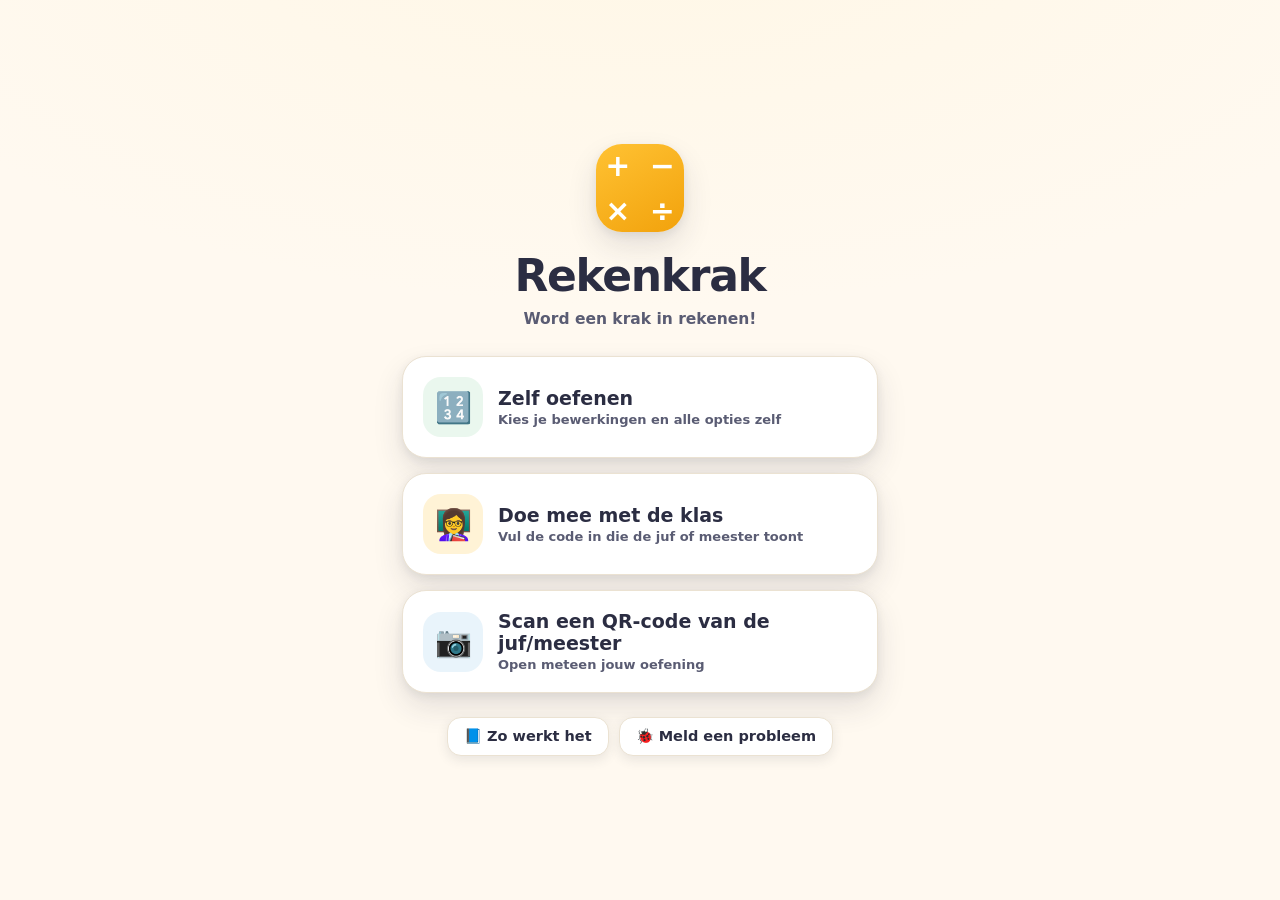
==== commit 2b76eb87: "Update meldingen en rekenkrak fix" ====
--- a/index.html
+++ b/index.html
@@ -52,6 +52,10 @@
       <span class="bigcard__tx"><b>Scan een QR-code van de juf/meester</b><span>Open meteen jouw oefening</span></span>
     </button>
   </div>
+  <div class="home__hulp">
+    <a class="hulpknop" href="handleiding.html">📘 Zo werkt het</a>
+    <button class="hulpknop" type="button" data-krak-melding>🐞 Meld een probleem</button>
+  </div>
 </main>
 
 <!-- ===================== SETUP (zelf oefenen) ===================== -->
@@ -145,6 +149,7 @@
 <script src="jsqr.js"></script>
 <script src="krak-config.js"></script>
 <script src="krak-sessie.js"></script>
+<script src="krak-melding.js"></script>
 <script src="engine.js"></script>
 <script>
 (function(){
--- a/rekenkrak.css
+++ b/rekenkrak.css
@@ -395,3 +395,40 @@
 }
 .classbar .vraag{font-size:30px}
 .classbar .choice--tekst{font-size:26px;min-height:76px}
+
+
+/* ====== Speelscherm past altijd binnen het scherm (digibord) ======
+   Een digibord is vaak breed maar niet hoog (bv. 1366x768). De onderste rij
+   van het cijferklavier - met de 0 - viel daardoor half onder de schermrand,
+   zeker bij splitsingen, want die opgave is hoger dan een gewone som.
+   Alles schaalt nu mee met de beschikbare hoogte: er valt niets meer weg en
+   er hoeft nooit gescrold te worden. */
+.play{height:100dvh;min-height:100dvh;overflow:hidden}
+.stage{min-height:0;flex:1 1 auto;gap:clamp(10px,2.2dvh,26px);padding:8px 18px clamp(8px,2dvh,22px)}
+.ring{flex:0 1 auto;max-height:min(271px,30dvh)}
+.tile{height:clamp(52px,9dvh,74px)}
+.pad{gap:clamp(6px,1.1dvh,11px)}
+.key{height:clamp(42px,6.6dvh,62px)}
+.choice{height:clamp(52px,8dvh,78px)}
+.classbar{gap:clamp(8px,1.6dvh,16px)}
+.handprompt{padding:clamp(6px,1.1dvh,11px) 22px}
+.bigbtn{padding:clamp(10px,1.9dvh,18px) 16px}
+.eq--split .spl__lines{height:clamp(20px,3.2dvh,28px) !important}
+
+@media (min-width:900px) and (min-height:600px){
+  .classbar .key{min-height:clamp(46px,7.2dvh,74px)}
+  .classbar .bigbtn{min-height:clamp(46px,7dvh,64px)}
+  .eq .tile{height:clamp(56px,9.6dvh,84px)}
+  .eq--split .spl__lines{height:clamp(24px,3.6dvh,36px) !important}
+}
+
+/* ====== Hulp onderaan het startscherm en op de leerkrachtpagina ====== */
+.home__hulp{display:flex;flex-wrap:wrap;gap:10px;justify-content:center;margin-top:2px}
+.hulpknop{display:inline-flex;align-items:center;gap:8px;padding:11px 16px;border-radius:14px;
+  background:var(--card);border:1px solid var(--line);box-shadow:var(--shadow-sm);
+  font-weight:800;font-size:14.5px;color:inherit;text-decoration:none;line-height:1}
+.hulpknop:active{transform:translateY(1px)}
+.gen__hulp{display:flex;flex-wrap:wrap;gap:10px;margin-left:auto}
+@media(max-width:620px){.gen__hulp{margin:10px 0 0;width:100%}}
+.gen__hulp .hulpknop{background:rgba(255,255,255,.12);border-color:rgba(255,255,255,.25);color:#fff;
+  box-shadow:none}
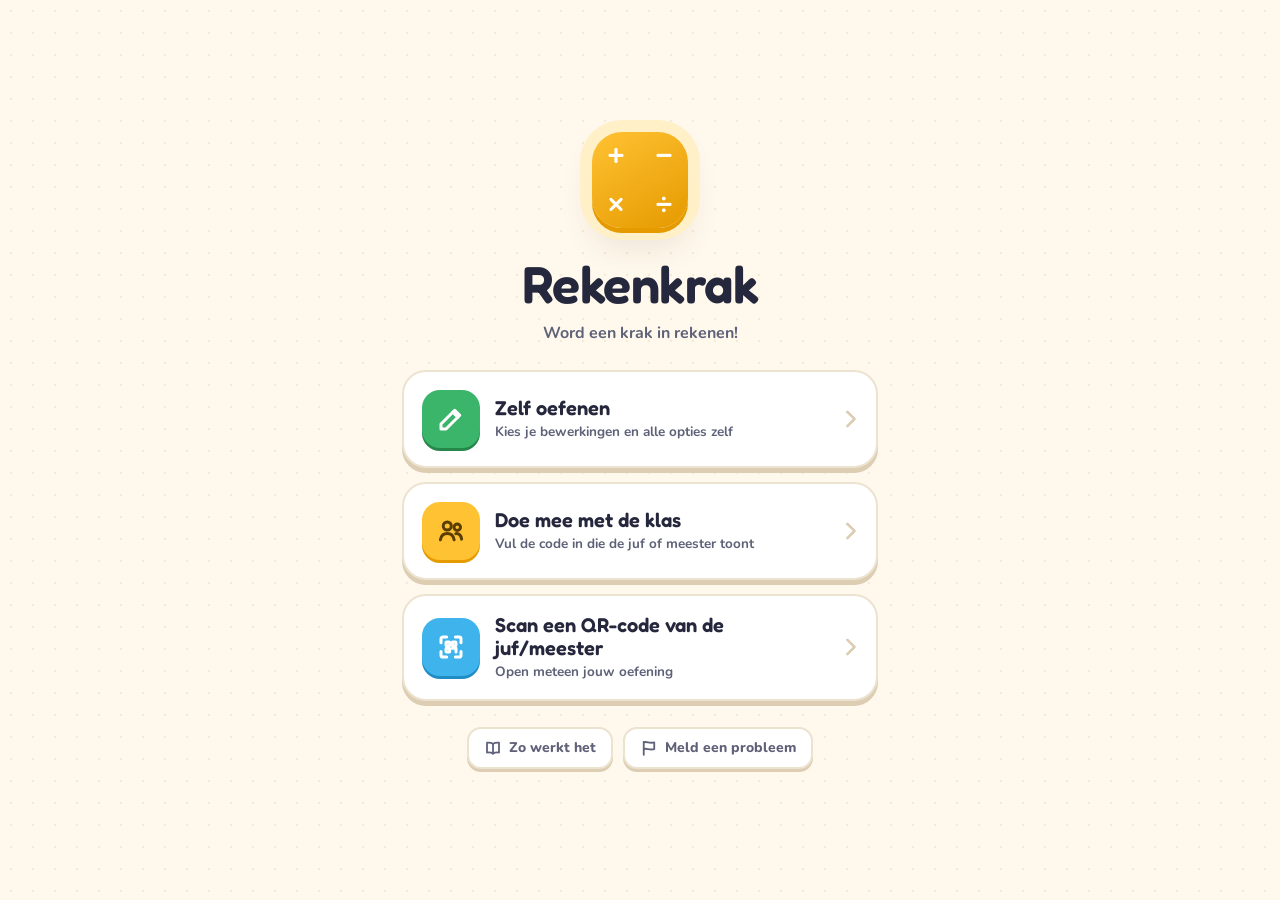
==== commit d580a015: "New playful design layer (krak-design.css), Dark Reader lock, SVG icons" ====
--- a/index.html
+++ b/index.html
@@ -1,10 +1,14 @@
 <!DOCTYPE html>
-<html lang="nl">
+<html lang="nl" data-krak="reken">
 <head>
 <meta charset="utf-8">
 <meta name="viewport" content="width=device-width, initial-scale=1, viewport-fit=cover, maximum-scale=1">
 <title>Rekenkrak</title>
 <link rel="stylesheet" href="rekenkrak.css">
+<link rel="stylesheet" href="krak-design.css">
+<meta name="darkreader-lock">
+<link rel="preload" href="fonts/fredoka.woff2" as="font" type="font/woff2" crossorigin>
+<link rel="preload" href="fonts/nunito.woff2" as="font" type="font/woff2" crossorigin>
 <link rel="manifest" href="manifest.webmanifest">
 <meta name="color-scheme" content="only light">
 <meta name="theme-color" content="#FFC233">
@@ -40,21 +44,21 @@
   <p class="home__sub">Word een krak in rekenen!</p>
   <div class="home__cards">
     <button class="bigcard bigcard--self" id="goSelf" type="button">
-      <span class="bigcard__ic" aria-hidden="true">🔢</span>
+      <span class="bigcard__ic" aria-hidden="true"><svg viewBox="0 0 24 24" fill="none" stroke="currentColor" stroke-width="2.4" stroke-linecap="round" stroke-linejoin="round" aria-hidden="true"><path d="M4 20h4L19 9l-4-4L4 16v4z"/><path d="M13.5 6.5l4 4"/></svg></span>
       <span class="bigcard__tx"><b>Zelf oefenen</b><span>Kies je bewerkingen en alle opties zelf</span></span>
     </button>
     <button class="bigcard bigcard--code" id="goCode" type="button">
-      <span class="bigcard__ic" aria-hidden="true">👩‍🏫</span>
+      <span class="bigcard__ic" aria-hidden="true"><svg viewBox="0 0 24 24" fill="none" stroke="currentColor" stroke-width="2.4" stroke-linecap="round" stroke-linejoin="round" aria-hidden="true"><circle cx="9" cy="8" r="3.2"/><path d="M3.5 19c.6-3.2 2.8-5 5.5-5s4.9 1.8 5.5 5"/><circle cx="17" cy="9" r="2.6"/><path d="M15.8 14.1c2.4-.2 4.2 1.5 4.7 4.4"/></svg></span>
       <span class="bigcard__tx"><b>Doe mee met de klas</b><span>Vul de code in die de juf of meester toont</span></span>
     </button>
     <button class="bigcard bigcard--scan" id="goScan" type="button">
-      <span class="bigcard__ic" aria-hidden="true">📷</span>
+      <span class="bigcard__ic" aria-hidden="true"><svg viewBox="0 0 24 24" fill="none" stroke="currentColor" stroke-width="2.4" stroke-linecap="round" stroke-linejoin="round" aria-hidden="true"><path d="M4 8.5v-3A1.5 1.5 0 0 1 5.5 4h3M15.5 4h3A1.5 1.5 0 0 1 20 5.5v3M20 15.5v3a1.5 1.5 0 0 1-1.5 1.5h-3M8.5 20h-3A1.5 1.5 0 0 1 4 18.5v-3"/><rect x="8" y="8" width="3" height="3" rx=".5"/><rect x="13" y="8" width="3" height="3" rx=".5"/><rect x="8" y="13" width="3" height="3" rx=".5"/><path d="M13 13h3v3"/></svg></span>
       <span class="bigcard__tx"><b>Scan een QR-code van de juf/meester</b><span>Open meteen jouw oefening</span></span>
     </button>
   </div>
   <div class="home__hulp">
-    <a class="hulpknop" href="handleiding.html">📘 Zo werkt het</a>
-    <button class="hulpknop" type="button" data-krak-melding>🐞 Meld een probleem</button>
+    <a class="hulpknop" href="handleiding.html"><svg viewBox="0 0 24 24" fill="none" stroke="currentColor" stroke-width="2.4" stroke-linecap="round" stroke-linejoin="round" aria-hidden="true"><path d="M12 6.5C10.5 5.3 8.3 4.8 4 5v13c4.3-.2 6.5.3 8 1.5 1.5-1.2 3.7-1.7 8-1.5V5c-4.3-.2-6.5.3-8 1.5z"/><path d="M12 6.5v13"/></svg> Zo werkt het</a>
+    <button class="hulpknop" type="button" data-krak-melding><svg viewBox="0 0 24 24" fill="none" stroke="currentColor" stroke-width="2.4" stroke-linecap="round" stroke-linejoin="round" aria-hidden="true"><path d="M5 21V4"/><path d="M5 4.5c4-2 7 2 14 0v9c-7 2-10-2-14 0"/></svg> Meld een probleem</button>
   </div>
 </main>
 
--- a/krak-design.css
+++ b/krak-design.css
@@ -0,0 +1,209 @@
+/* =====================================================================
+   Oefenkrak design layer — shared by Rekenkrak, Taalkrak and Klokkrak.
+   Loaded AFTER the app's own stylesheet. It only restyles: no layout
+   logic, no class names that JavaScript depends on are changed.
+   To roll back: remove the <link> to this file.
+   ===================================================================== */
+
+@font-face{font-family:"Nunito Krak";src:url("fonts/nunito.woff2") format("woff2");
+  font-weight:200 1000;font-style:normal;font-display:swap}
+@font-face{font-family:"Fredoka Krak";src:url("fonts/fredoka.woff2") format("woff2");
+  font-weight:300 700;font-style:normal;font-display:swap}
+
+:root{
+  --font:"Nunito Krak",ui-rounded,"SF Pro Rounded","Segoe UI",Roboto,system-ui,sans-serif;
+  --font-display:"Fredoka Krak","Nunito Krak",ui-rounded,system-ui,sans-serif;
+
+  --ink:#25273C; --ink-soft:#5F6178;
+  --paper:#FFF8EC; --card:#FFFFFF;
+  --line:#ECE2D0; --line-deep:#DCCDB3;
+  --cream:#F7F0E3; --cream-deep:#E6DAC4;
+
+  --sun:#FFC233; --sun-deep:#E59A00;
+  --grass:#3BB56A; --grass-deep:#26874B;
+  --berry:#EC5A72; --berry-deep:#C63A54;
+  --sky:#3FB4EC; --sky-deep:#1F8CC4;
+  --plum:#7B5EA7;
+
+  /* the app's brand colour (overridden per app via html[data-krak]) */
+  --accent:var(--sun); --accent-deep:var(--sun-deep); --accent-soft:#FFF0C7;
+
+  /* crisp "lip" shadows instead of blurry drop shadows */
+  --shadow:0 4px 0 var(--line-deep), 0 10px 24px rgba(60,45,20,.06);
+  --shadow-sm:0 3px 0 var(--line-deep);
+  --round:24px;
+}
+html[data-krak="taal"]{--accent:var(--grass);--accent-deep:var(--grass-deep);--accent-soft:#DDF4E5}
+html[data-krak="klok"]{--accent:var(--sky);--accent-deep:var(--sky-deep);--accent-soft:#DDF1FB}
+
+/* ---------- page background: calm paper with a soft dot grid ---------- */
+html{
+  background-color:var(--paper);
+  background-image:radial-gradient(rgba(150,120,70,.11) 1.3px, transparent 1.6px);
+  background-size:22px 22px;
+}
+body{background:transparent !important;font-family:var(--font);color:var(--ink);font-weight:600}
+
+/* ---------- typography ---------- */
+.home__title,.gen__title,.setup__title,.results h2,.splash__txt,.wachtkamer__titel,
+.review h3,.medal + h2{font-family:var(--font-display);font-weight:600;letter-spacing:-.01em}
+.home__title{font-size:clamp(38px,10vw,52px)}
+.home__sub{font-size:16px;font-weight:700;color:var(--ink-soft);margin-top:-8px}
+.block__label{font-family:var(--font-display);font-weight:600;font-size:17px;letter-spacing:0}
+.gen .block__label{font-size:17.5px}
+
+/* digits and answer tiles: big, friendly, very legible */
+.tile,.key,.choice,.ttile,.opbtn__s,.stars,.bd b,.results .score,.prog,
+.clock__num,.form-opt__demo,.codeinput{font-family:var(--font-display)}
+.tile,.ttile,.key,.choice{font-weight:600}
+.codeinput{font-weight:600 !important}
+
+/* ---------- tactile 3D press, shared by all pressables ---------- */
+.bigcard,.btn,.key,.choice,.chip,.opbtn,.dombtn,.form-opt,.iconbtn,.backbtn,.hulpknop,
+.bigbtn,.clockopt,.tinybtn,.speakbtn,.scan__close{
+  transition:transform .08s ease, box-shadow .08s ease, background-color .15s, border-color .15s, color .15s;
+  -webkit-tap-highlight-color:transparent;
+}
+@media (hover:hover){
+  .bigcard:hover,.key:hover,.choice:hover,.chip:hover,.opbtn:hover,.dombtn:hover,.form-opt:hover,
+  .iconbtn:hover,.backbtn:hover,.hulpknop:hover,.btn:hover,.bigbtn:hover,.clockopt:hover{filter:none;transform:translateY(-1px)}
+}
+
+/* ---------- home screen ---------- */
+.home{gap:20px;padding-top:40px;padding-bottom:40px}
+.home__logo{width:96px;height:96px;border-radius:30px;
+  box-shadow:0 5px 0 var(--sun-deep), 0 0 0 12px #FFF0C7, 0 18px 34px rgba(60,45,20,.10);
+  margin-bottom:10px}
+.home__logo--klok{box-shadow:0 5px 0 var(--sky-deep), 0 0 0 12px #DDF1FB, 0 18px 34px rgba(60,45,20,.10)}
+.home__cards{gap:14px}
+.bigcard{position:relative;padding:18px 48px 18px 18px;border-radius:24px;background:var(--card);
+  border:2px solid var(--line);box-shadow:0 5px 0 var(--line-deep)}
+.bigcard:active{transform:translateY(4px);box-shadow:0 1px 0 var(--line-deep)}
+.bigcard::after{content:"";position:absolute;right:22px;top:50%;width:10px;height:10px;
+  border-top:3px solid var(--line-deep);border-right:3px solid var(--line-deep);border-radius:2px;
+  transform:translateY(-50%) rotate(45deg);transition:border-color .15s, right .15s}
+@media (hover:hover){.bigcard:hover::after{border-color:var(--ink-soft);right:18px}}
+.bigcard__ic{width:58px;height:58px;border-radius:18px;font-size:28px;color:#fff}
+.bigcard__ic svg{width:30px;height:30px;display:block}
+.home .bigcard--self .bigcard__ic{background:var(--grass);box-shadow:0 3px 0 var(--grass-deep)}
+.home .bigcard--code .bigcard__ic{background:var(--sun);box-shadow:0 3px 0 var(--sun-deep);color:#5A3E00}
+.home .bigcard--scan .bigcard__ic{background:var(--sky);box-shadow:0 3px 0 var(--sky-deep)}
+.bigcard__tx b{font-family:var(--font-display);font-weight:600;font-size:20px;letter-spacing:0}
+.bigcard__tx span{font-size:13.5px;font-weight:700}
+
+.home__hulp{gap:10px;margin-top:6px}
+.hulpknop{border:2px solid var(--line);box-shadow:var(--shadow-sm);border-radius:14px;padding:10px 15px;
+  font-size:14px;color:var(--ink-soft);gap:7px}
+.hulpknop svg{width:18px;height:18px;flex:none}
+.hulpknop:active{transform:translateY(3px);box-shadow:0 0 0 var(--line-deep)}
+
+/* ---------- panels ---------- */
+.panel,.qrcard{border:2px solid var(--line);box-shadow:var(--shadow);border-radius:var(--round)}
+.block{border-top:2px dashed var(--line)}
+.block:first-child{border-top:none}
+
+/* chips, option buttons */
+.chip,.opbtn,.dombtn,.form-opt,.tinybtn{background:var(--card);border:2px solid var(--line);box-shadow:0 3px 0 var(--line-deep)}
+.chip{border-radius:14px}
+.chip:active,.opbtn:active,.dombtn:active,.form-opt:active,.tinybtn:active{transform:translateY(2px);box-shadow:0 1px 0 var(--line-deep)}
+.chip[aria-pressed="true"],.opbtn[aria-pressed="true"],.dombtn[aria-pressed="true"]{
+  background:var(--sky);border-color:var(--sky-deep);color:#fff;box-shadow:0 3px 0 var(--sky-deep)}
+.form-opt[aria-pressed="true"]{background:#EAF8EF;border-color:var(--grass);box-shadow:0 3px 0 var(--grass-deep)}
+.form-opt__demo{border:2px solid var(--line);font-weight:600}
+.tinybtn{color:var(--ink-soft)}
+.pill,.vraag__tag,.themetag,.review__count{background:var(--cream);color:var(--ink-soft);border:1.5px solid var(--line)}
+
+/* ---------- buttons ---------- */
+.btn{border-radius:16px;font-weight:800;letter-spacing:.005em}
+.btn--grass{background:var(--grass);color:#fff;box-shadow:0 4px 0 var(--grass-deep)}
+.btn--sun{background:var(--sun);color:#4A3300;box-shadow:0 4px 0 var(--sun-deep)}
+.btn--ghost{background:var(--cream);color:var(--ink);box-shadow:0 4px 0 var(--cream-deep)}
+.btn:active{transform:translateY(3px)}
+.btn--grass:active{box-shadow:0 1px 0 var(--grass-deep)}
+.btn--sun:active{box-shadow:0 1px 0 var(--sun-deep)}
+.btn--ghost:active{box-shadow:0 1px 0 var(--cream-deep)}
+.btn--block{margin-top:14px}
+
+.bigbtn{border-radius:18px}
+.bigbtn--rev{background:var(--sun);color:#4A3300;box-shadow:0 5px 0 var(--sun-deep)}
+.bigbtn--next{background:var(--grass);color:#fff;box-shadow:0 5px 0 var(--grass-deep)}
+.bigbtn--prev{background:var(--cream);box-shadow:0 5px 0 var(--cream-deep)}
+.bigbtn:active{transform:translateY(4px);box-shadow:0 1px 0 rgba(0,0,0,.15)}
+
+/* small square buttons */
+.iconbtn,.backbtn{border:2px solid var(--line);box-shadow:0 3px 0 var(--line-deep);border-radius:14px}
+.iconbtn:active,.backbtn:active{transform:translateY(2px);box-shadow:0 1px 0 var(--line-deep)}
+
+/* ---------- inputs ---------- */
+.naaminput,.spellinput,.linkrow input{border:2px solid var(--line) !important;border-radius:16px;
+  background:#fff;box-shadow:inset 0 2px 0 rgba(60,45,20,.04)}
+.naaminput:focus,.spellinput:focus{outline:none;border-color:var(--sky) !important;box-shadow:0 0 0 4px rgba(63,180,236,.18)}
+.spellinput.wrong{border-color:var(--berry) !important}
+
+/* ---------- player ---------- */
+.play__top{gap:14px;padding-top:18px}
+.prog{height:16px;background:#EDE3D1;box-shadow:inset 0 2px 0 rgba(60,45,20,.07)}
+.prog__fill{background:var(--grass);position:relative}
+.prog__fill::after{content:"";position:absolute;left:8px;right:8px;top:3px;height:4px;border-radius:99px;background:rgba(255,255,255,.35)}
+.stars{font-weight:600;font-size:20px}
+
+.tile,.ttile,.wtile{border:2px solid var(--line);box-shadow:0 4px 0 var(--line-deep);border-radius:18px}
+.tile.op{box-shadow:none;border:none}
+.tile.blank,.ttile--blank,.wtile--blank{box-shadow:none}
+.tile.blank.filled,.ttile--blank.filled,.wtile--blank.filled{box-shadow:0 4px 0 var(--line-deep)}
+.wtile--secret{box-shadow:none}
+
+.key{border:2px solid var(--line);box-shadow:0 4px 0 var(--line-deep);border-radius:18px}
+.key:active{transform:translateY(3px);box-shadow:0 1px 0 var(--line-deep);background:#FFFCF6}
+.key--act{background:var(--grass);border-color:var(--grass);box-shadow:0 4px 0 var(--grass-deep);color:#fff}
+.key--act:active{background:var(--grass);box-shadow:0 1px 0 var(--grass-deep)}
+.key--del{background:var(--cream);border-color:var(--cream);box-shadow:0 4px 0 var(--cream-deep)}
+
+.choice,.clockopt{border:2px solid var(--line);box-shadow:0 4px 0 var(--line-deep);border-radius:20px}
+.choice:active,.clockopt:active{transform:translateY(3px);box-shadow:0 1px 0 var(--line-deep)}
+.choice.good,.clockopt.good{background:#E6F7EC;border-color:var(--grass);color:var(--grass-deep);box-shadow:0 4px 0 var(--grass)}
+.choice.bad,.clockopt.bad{background:#FDECEF;border-color:var(--berry);color:var(--berry-deep);box-shadow:0 4px 0 var(--berry)}
+
+.speakbtn{background:var(--sky);box-shadow:0 5px 0 var(--sky-deep);border:none}
+.speakbtn:active{transform:translateY(4px);box-shadow:0 1px 0 var(--sky-deep)}
+
+.ring__track{stroke:#EDE3D1}
+
+/* feedback popup */
+.splash__card{border:2px solid var(--line);box-shadow:0 6px 0 var(--line-deep), 0 24px 50px rgba(60,45,20,.14);border-radius:28px}
+
+/* results */
+.bd{border:2px solid var(--line);box-shadow:0 3px 0 var(--line-deep);border-radius:16px}
+.review__row{border:2px solid var(--line);box-shadow:0 3px 0 var(--line-deep)}
+.review__row--bad{border-color:#F4C3CC;box-shadow:0 3px 0 #EBA9B5}
+
+/* waiting room */
+.wachtkamer__emo{width:112px;height:112px;border-radius:36px;display:grid;place-items:center;background:var(--card);
+  border:2px solid var(--line);box-shadow:0 5px 0 var(--line-deep);margin-bottom:14px}
+
+/* ---------- teacher page ---------- */
+.gen__head{background:#2B2D45;border-radius:24px;box-shadow:0 5px 0 #191A2B;
+  background-image:radial-gradient(rgba(255,255,255,.07) 1.3px, transparent 1.6px);background-size:20px 20px}
+.gen__head .logo{box-shadow:0 4px 0 rgba(0,0,0,.35);transform:rotate(-4deg)}
+.gen__title{text-shadow:none}
+.gen__hulp .hulpknop{color:#fff;border:2px solid rgba(255,255,255,.22);background:rgba(255,255,255,.08);box-shadow:0 3px 0 rgba(0,0,0,.25)}
+.gen__hulp .hulpknop:active{box-shadow:none}
+.qrwrap{border:2px solid var(--line);border-radius:20px}
+
+/* scanner close button */
+.scan__close{box-shadow:0 4px 0 rgba(0,0,0,.35)}
+.scan__close:active{transform:translateX(-50%) translateY(3px);box-shadow:0 1px 0 rgba(0,0,0,.35)}
+
+/* focus ring stays clearly visible */
+:focus-visible{outline:3px solid var(--sky);outline-offset:3px}
+
+/* whiteboard (e.g. 1366x768): keep the whole sum on one line inside the frame */
+@media (min-width:900px) and (min-height:600px){
+  .eq:not(.eq--split):not(.eq--vraag):not(.eq--word){flex-wrap:nowrap;gap:6px}
+  .eq .tile{min-width:60px;font-size:40px}
+  .eq .tile.op{width:24px;min-width:24px}
+}
+
+@media (prefers-reduced-motion: reduce){
+  .gen__head .logo{transform:none}
+}
